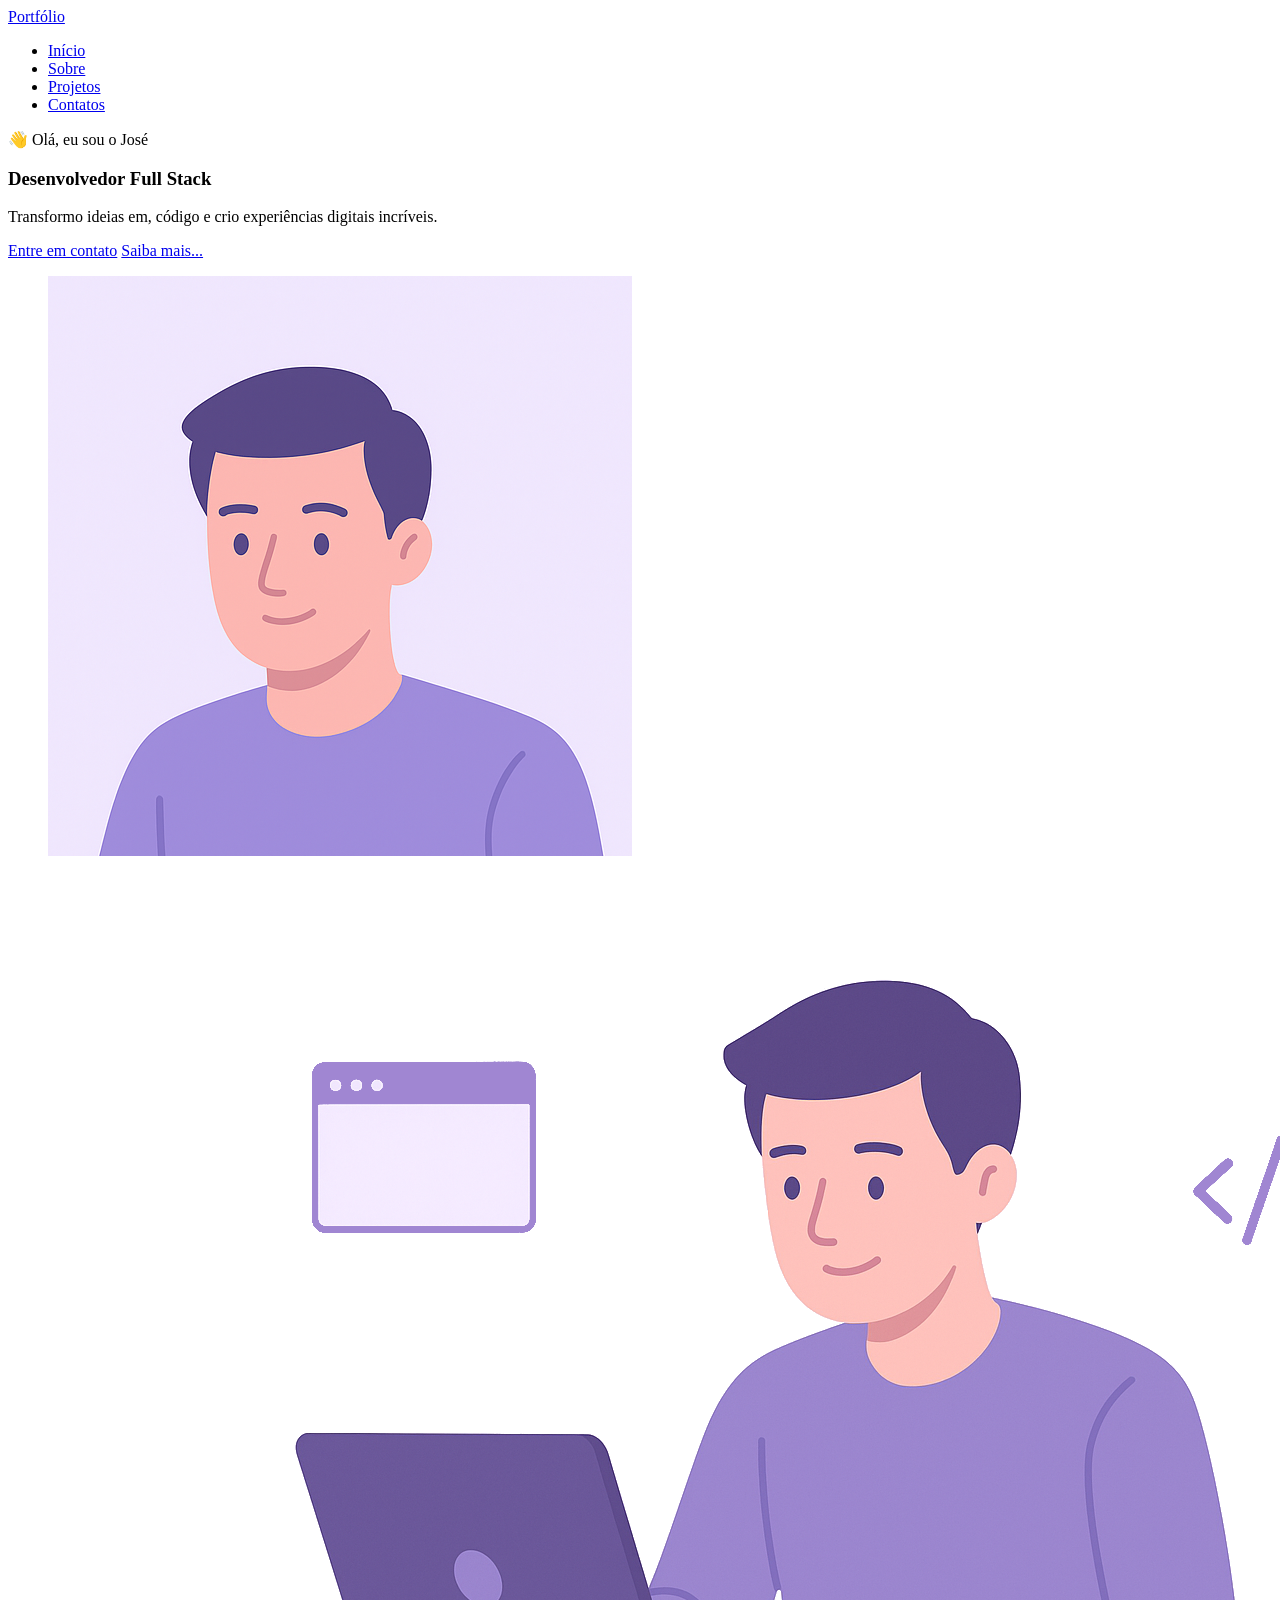
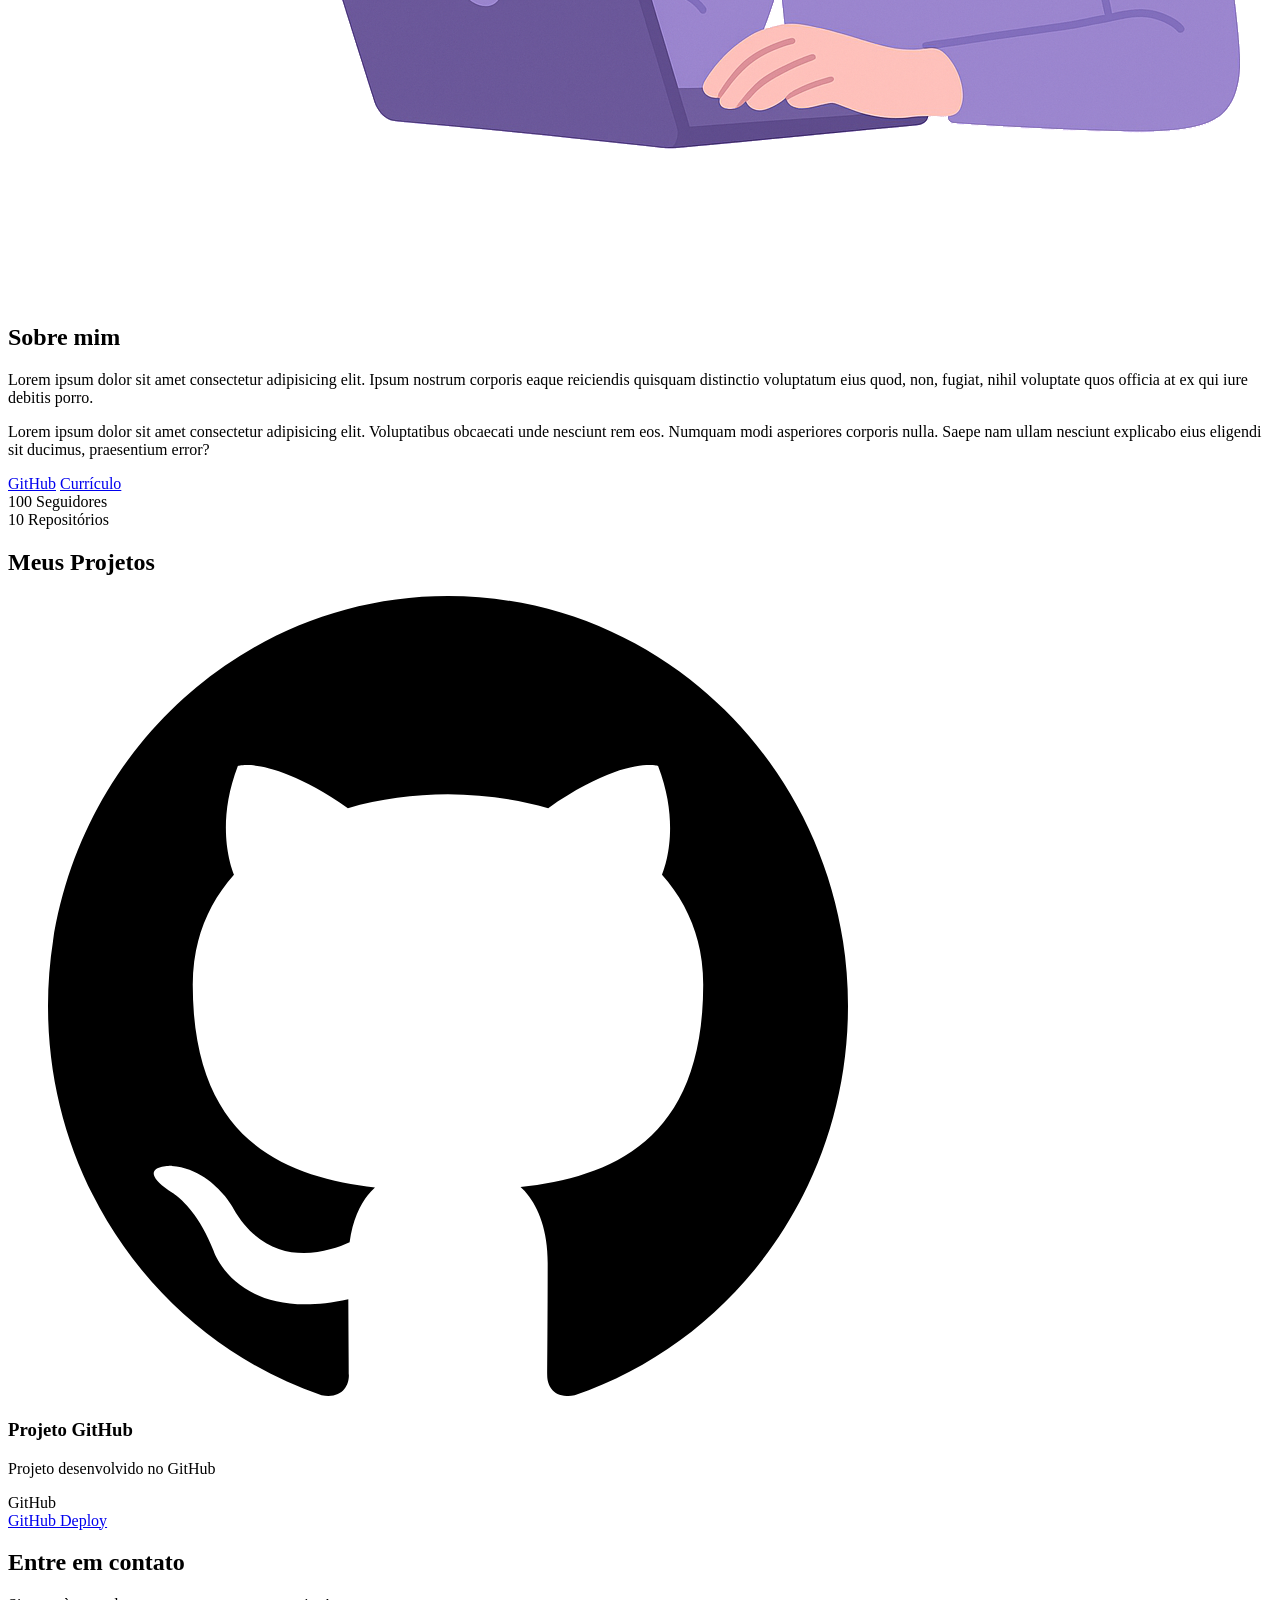
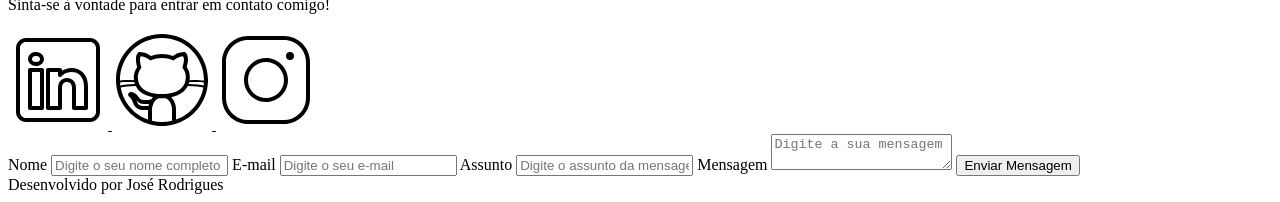
==== index.html @ 51447fdb "✨ New Feature: Construção da Página index.html" ====
<!DOCTYPE html>
<html lang="pt-br">

<head>
  <meta charset="UTF-8">
  <meta name="viewport" content="width=device-width, initial-scale=1.0">
  <meta name="author" content="José Rodrigues">
  <meta name="description"
    content="Portfólio do José Rodrigues, desenvolvedor Full Stack especializado em criar experiências digitais incríveis. Conheça meus projetos e entre em contato.">
  <meta name="robots" content="index, follow">

  <link rel="icon" type="image/svg+xml" href="./assets/img/favicon.svg">
  <title>Portfólio - José Rodrigues</title>
</head>

<body>
  <!-- Cabeçalho da página -->
  <header>
    <!-- Título do Cabeçalho -->
    <a href="index.html" id="titulo">Portfólio</a>

    <!-- Menu de Navegação -->
    <nav>
      <ul class="menu-list">
        <li><a href="#hero">Início</a></li>
        <li><a href="#about">Sobre</a></li>
        <li><a href="#projects">Projetos</a></li>
        <li><a href="#contact">Contatos</a></li>
      </ul>
    </nav>

  </header>

  <!-- Seção Principal da página -->
  <main>
    <!-- Seção Hero -->
    <section id="hero" class="section-container hero-container">

      <!-- Boas Vindas -->
      <article class="hero-content">
        <span>👋 Olá, eu sou o José</span>
        <h1>Desenvolvedor Full Stack</h1>
        <p>Transformo ideias em, código e crio experiências digitais incríveis.</p>

        <div class="buttons-container">
          <a href="#contact" class="botao">Entre em contato</a>
          <a href="#about" class="botao-outline">Saiba mais...</a>
        </div>
      </article>

      <!-- Imagem da Seçao Hero -->
      <figure class="hero-image">
        <img src="./assets/img/avatar_dev_man.svg" alt="Foto do autor do site" class="float-animation">
      </figure>
    </section>


    <!-- Seção About -->
    <section id="about" class="section-container about-container">

      <!-- Imagem da Seçao About -->
      <figure class="about-image">
        <img src="./assets/img/foto_dev_man.svg" alt="Foto do perfil do autor">
      </figure>

      <!-- Conteúdo da Seção About -->
      <article class="about-content">

        <h2>Sobre mim</h2>
        <p>Lorem ipsum dolor sit amet consectetur adipisicing elit. Ipsum nostrum corporis eaque reiciendis quisquam
          distinctio voluptatum eius quod, non, fugiat, nihil voluptate quos officia at ex qui iure debitis porro.</p>
        <p>Lorem ipsum dolor sit amet consectetur adipisicing elit. Voluptatibus obcaecati unde nesciunt rem eos.
          Numquam modi asperiores corporis nulla. Saepe nam ullam nesciunt explicabo eius eligendi sit ducimus,
          praesentium error?</p>

        <!-- Links (GitHub + Currículo) e Dados do GitHub -->
        <div class="about-buttons-data">
          <!-- Links -->
          <div class="buttons-container">
            <a href="#" target="_blank" class="botao">GitHub</a>
            <a href="#" target="_blank" class="botao-outline">Currículo</a>
          </div>

          <!-- Dados -->
          <div class="data-container">

            <!-- Seguidores -->
            <div class="data-item">
              <span class="data-number">100</span>
              <span class="data-label">Seguidores</span>
            </div>

            <!-- Repositórios Públicos -->
            <div class="data-item">
              <span class="data-number">10</span>
              <span class="data-label">Repositórios</span>
            </div>

          </div>
        </div>
      </article>
    </section>


    <!-- Seção Projects -->
    <section id="projects" class="section-container projects-container">

      <h2>Meus Projetos</h2>

      <!-- Swiper Container -->
      <div class="swiper projects-swiper">
        <div class="swiper-wrapper">

          <div class="swiper-slide">
            <article class="project-card">

              <!-- Ícone da Tecnologia padrão do projeto -->
              <figure class="project-image">
                <img src="./assets/icons/languages/github.svg" alt="Ícone do GitHub">
              </figure>

              <!-- Conteúdo do Projeto -->
              <div class="project-content">
                <h3>Projeto GitHub</h3>
                <p>Projeto desenvolvido no GitHub</p>

                <!-- Tags do Projeto -->
                <div class="project-tags">
                  <span class="tag">GitHub</span>
                </div>

                <!-- Links do Projeto -->
                <div class="project-buttons">
                  <a href="#" target="_blank" class="botao botao-sm">
                    GitHub
                  </a>
                  <a href="#" target="_blank" class="botao-outline botao-sm">
                    Deploy
                  </a>
                </div>
              </div>

            </article>
          </div>
        </div>

        <!-- Botões de Navegação -->
        <div class="swiper-button-next"></div>
        <div class="swiper-button-prev"></div>

        <!-- Paginação -->
        <div class="swiper-pagination"></div>

      </div>

    </section>

    <!-- Seção Contact -->
    <section id="contact" class="section-container contact-container">

      <!-- Redes Sociais -->
      <article class="contact-info">

        <h2>Entre em contato</h2>
        <p>Sinta-se à vontade para entrar em contato comigo!</p>

        <!-- Links para as Redes Sociais -->
        <div class="social-container">
          <a href="#" target="_blank" class="social-icon" aria-label="Linkedin">
            <img src="./assets/icons/social/linkedin.svg" alt="Link para o LinkedIn">
          </a>
          <a href="#" target="_blank" class="social-icon" aria-label="GitHub">
            <img src="./assets/icons/social/github.svg" alt="Link para o GitHub">
          </a>
          <a href="#" target="_blank" class="social-icon" aria-label="Instagram">
            <img src="./assets/icons/social/instagram.svg" alt="Link para o Instagram">
          </a>
        </div>
      </article>

      <!-- Formulário de Contato -->
      <form id="formulario">
        <label for="nome">Nome</label>
        <input id="nome" name="nome" type="text" placeholder="Digite o seu nome completo">
        <span id="erro-nome"></span>

        <label for="email">E-mail</label>
        <input id="email" name="email" type="text" placeholder="Digite o seu e-mail">
        <span id="erro-email"></span>

        <label for="assunto">Assunto</label>
        <input id="assunto" name="assunto" type="text" placeholder="Digite o assunto da mensagem">
        <span id="erro-assunto"></span>

        <label for="mensagem">Mensagem</label>
        <textarea id="mensagem" name="mensagem" placeholder="Digite a sua mensagem"></textarea>
        <span id="erro-mensagem"></span>

        <button class="botoa" type="submit">Enviar Mensagem</button>
      </form>

    </section>
  </main>

  <!-- Rodapé da página -->
  <footer>
    Desenvolvido por José Rodrigues
  </footer>
</body>

</html>
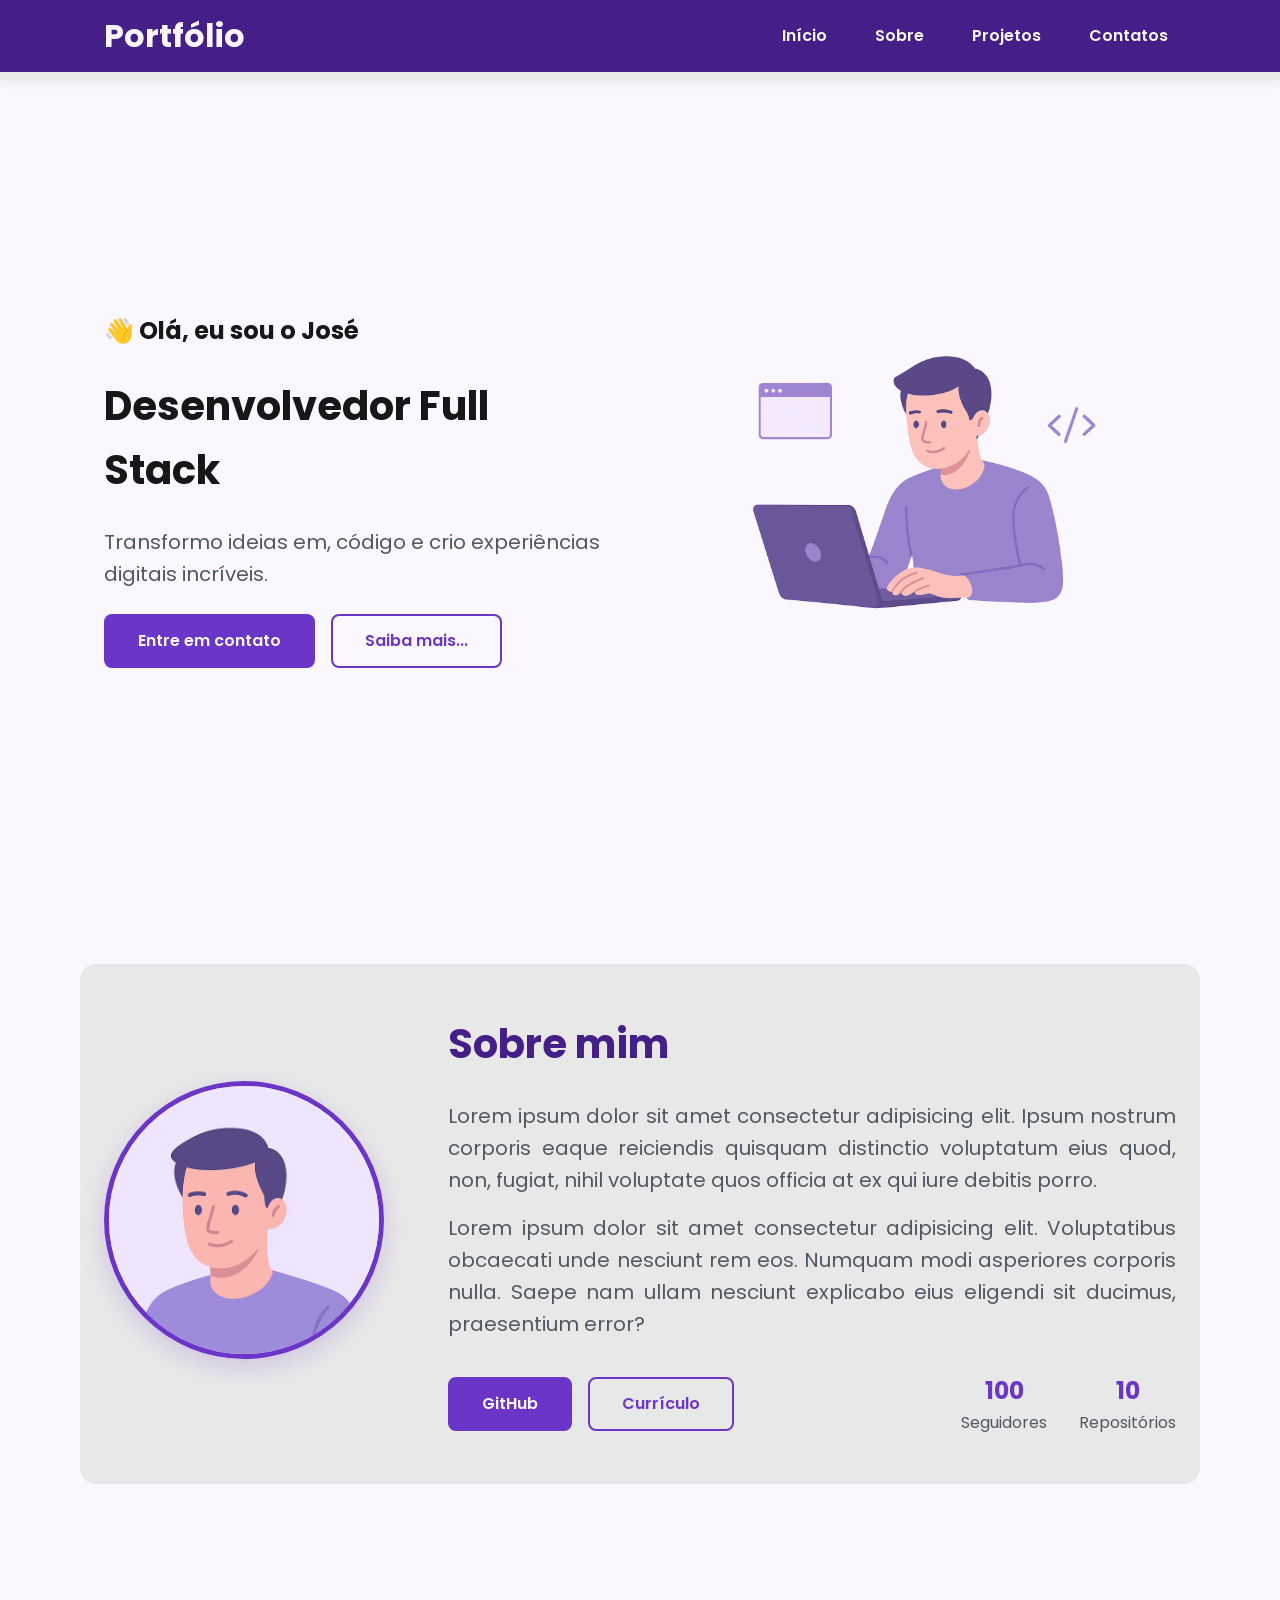
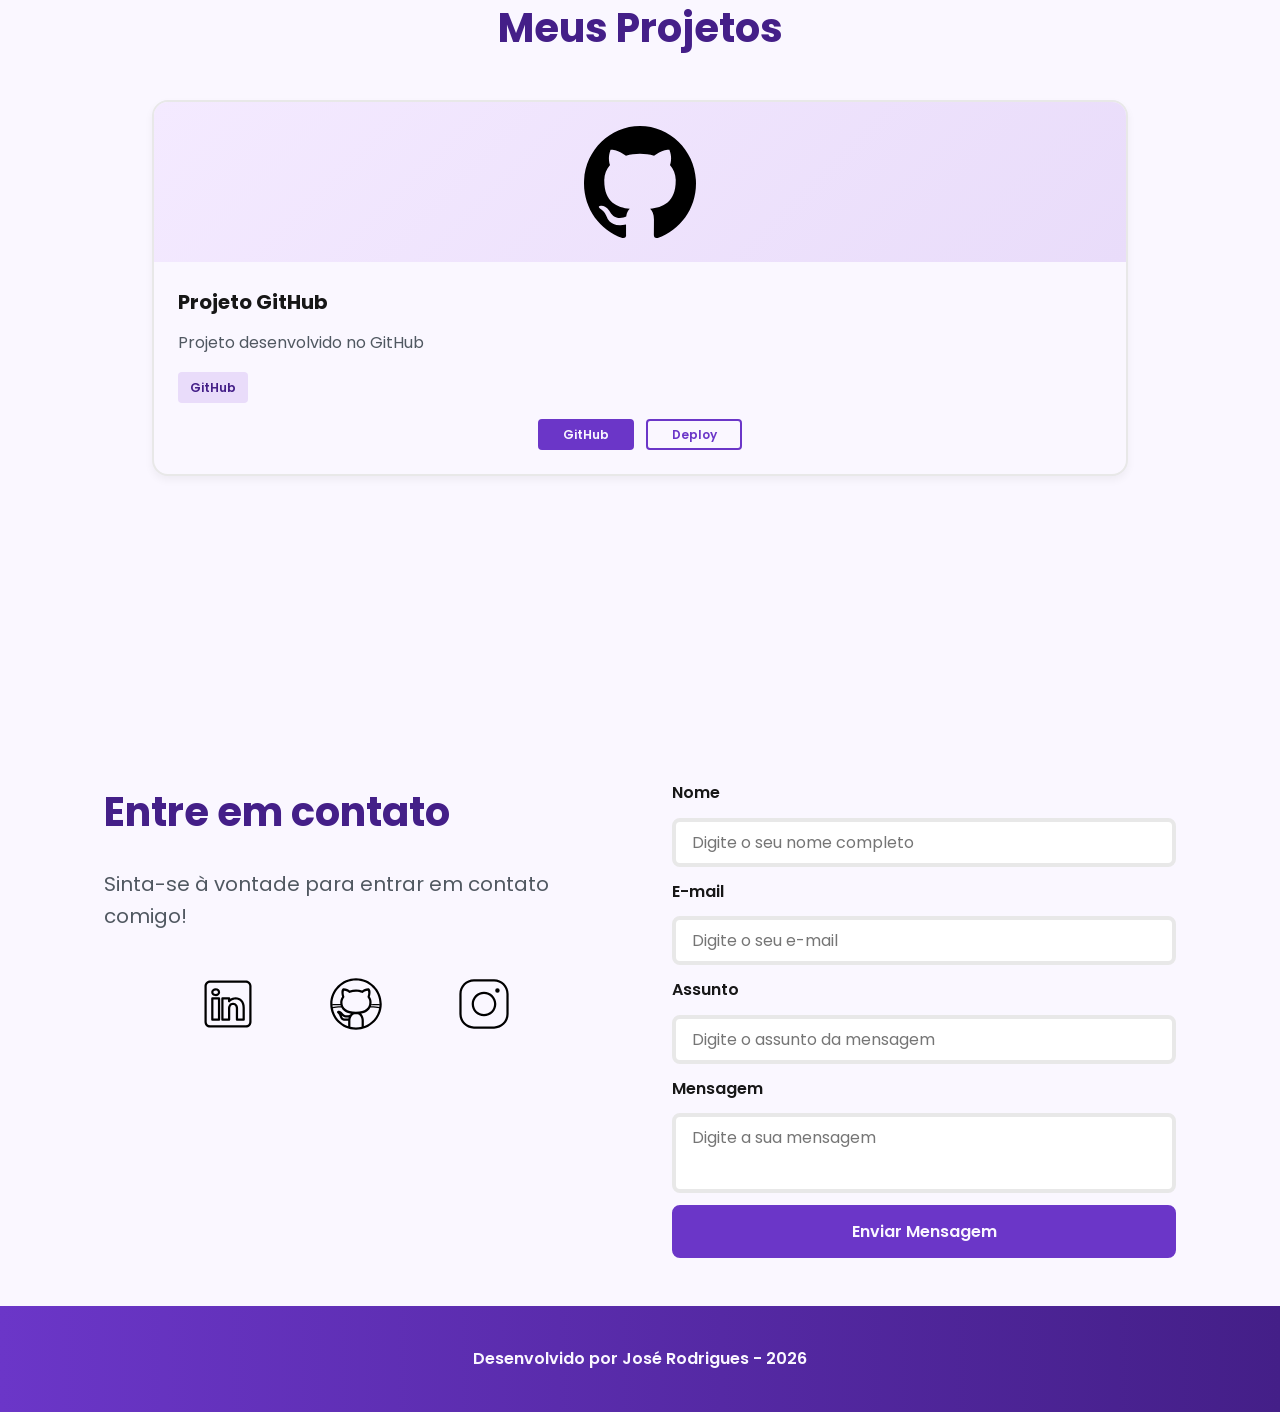
==== commit 169a9848: "Estilização e responsividade" ====
--- a/index.html
+++ b/index.html
@@ -2,6 +2,12 @@
 <html lang="pt-br">
 
 <head>
+  <!-- Fontes do Google -->
+  <link rel="preconnect" href="https://fonts.googleapis.com">
+  <link rel="preconnect" href="https://fonts.gstatic.com" crossorigin>
+
+  <!-- Fonte do Google - Poppins -->
+  <link href="https://fonts.googleapis.com/css2?family=Poppins&display=swap" rel="stylesheet">
   <meta charset="UTF-8">
   <meta name="viewport" content="width=device-width, initial-scale=1.0">
   <meta name="author" content="José Rodrigues">
@@ -10,25 +16,29 @@
   <meta name="robots" content="index, follow">
 
   <link rel="icon" type="image/svg+xml" href="./assets/img/favicon.svg">
+
+  <!-- CSS Principal da Página -->
+  <link rel="stylesheet" href="./assets/css/style.css">
   <title>Portfólio - José Rodrigues</title>
 </head>
 
 <body>
   <!-- Cabeçalho da página -->
   <header>
-    <!-- Título do Cabeçalho -->
-    <a href="index.html" id="titulo">Portfólio</a>
-
-    <!-- Menu de Navegação -->
-    <nav>
-      <ul class="menu-list">
-        <li><a href="#hero">Início</a></li>
-        <li><a href="#about">Sobre</a></li>
-        <li><a href="#projects">Projetos</a></li>
-        <li><a href="#contact">Contatos</a></li>
-      </ul>
-    </nav>
-
+    <div class="menu-content">
+      <!-- Título do Cabeçalho -->
+      <a href="index.html" id="titulo">Portfólio</a>
+
+      <!-- Menu de Navegação -->
+      <nav>
+        <ul class="menu-list">
+          <li><a href="#hero">Início</a></li>
+          <li><a href="#about">Sobre</a></li>
+          <li><a href="#projects">Projetos</a></li>
+          <li><a href="#contact">Contatos</a></li>
+        </ul>
+      </nav>
+    </div>
   </header>
 
   <!-- Seção Principal da página -->
@@ -50,7 +60,7 @@
 
       <!-- Imagem da Seçao Hero -->
       <figure class="hero-image">
-        <img src="./assets/img/avatar_dev_man.svg" alt="Foto do autor do site" class="float-animation">
+        <img src="./assets/img/foto_dev_man.svg" alt="Foto do autor do site" class="float-animation">
       </figure>
     </section>
 
@@ -58,9 +68,9 @@
     <!-- Seção About -->
     <section id="about" class="section-container about-container">
 
-      <!-- Imagem da Seçao About -->
+      <!-- Imagem da Seção About -->
       <figure class="about-image">
-        <img src="./assets/img/foto_dev_man.svg" alt="Foto do perfil do autor">
+        <img src="./assets/img/avatar_dev_man.svg" alt="Foto do perfil do autor">
       </figure>
 
       <!-- Conteúdo da Seção About -->
@@ -196,7 +206,7 @@
         <textarea id="mensagem" name="mensagem" placeholder="Digite a sua mensagem"></textarea>
         <span id="erro-mensagem"></span>
 
-        <button class="botoa" type="submit">Enviar Mensagem</button>
+        <button class="botao" type="submit">Enviar Mensagem</button>
       </form>
 
     </section>
@@ -204,7 +214,7 @@
 
   <!-- Rodapé da página -->
   <footer>
-    Desenvolvido por José Rodrigues
+    Desenvolvido por José Rodrigues - 2026
   </footer>
 </body>
 
--- a/assets/css/style.css
+++ b/assets/css/style.css
@@ -0,0 +1,921 @@
+/* Reset do Navegador */
+* {
+  margin: 0;
+  padding: 0;
+  box-sizing: border-box;
+  font-family: 'Poppins', sans-serif;
+  font-weight: 400;
+  text-decoration: none;
+  outline: none;
+}
+
+/* Variáveis */
+:root {
+    /* Paleta de Cores - Purple */
+    --purple-50: #f4eaff;
+    --purple-100: #e9dcfa;
+    --purple-200: #cdb3f0;
+    --purple-300: #b186e5;
+    --purple-400: #9460db;
+    --purple-500: #6b36c8;
+    --purple-600: #5b2ca0;
+    --purple-700: #4c2177;
+    --purple-800: #441f88;
+    --purple-900: #2a0e4d;
+    --purple-950: #1a0730;
+ 
+    /* Cores Neutras */
+    --gray-200: #e8e8e8;
+    --gray-400: #505861;
+    --black: #171717;
+    --white: #FAF7FF;
+ 
+    /* Cores de Estado */
+    --error: #e63946;
+ 
+    /* Sombras */
+    --shadow-sm: 0 0.25rem 0.5rem rgba(0, 0, 0, 0.05);
+    --shadow-md: 0 0.25rem 0.75rem rgba(107, 54, 200, 0.3);
+    --shadow-lg: 0 0.5rem 1.5rem rgba(107, 54, 200, 0.2);
+ 
+    /* Espaçamentos */
+    --spacing-xs: 0.5rem;
+    --spacing-sm: 1rem;
+    --spacing-md: 1.5rem;
+    --spacing-lg: 2rem;
+    --spacing-xl: 3rem;
+    --spacing-2xl: 4rem;
+ 
+    /* Tamanhos de Fonte */
+    --text-sm: 0.75rem;
+    --text-base: 1rem;
+    --text-lg: 1.25rem;
+    --text-xl: 1.5rem;
+    --text-2xl: 2rem;
+    --text-3xl: 2.5rem;
+ 
+    /* Border Radius */
+    --radius-sm: 0.25rem;
+    --radius-md: 0.5rem;
+    --radius-lg: 1rem;
+    --radius-xl: 2rem;
+    --radius-full: 50%;
+ 
+    /* Animação Padrão */
+    --transition-default: all 0.3s ease;
+}
+
+/* Configurações Básicas */
+
+html {
+  scroll-behavior: smooth;
+}
+
+body {
+  display: flex;
+  flex-direction: column;
+  min-height: 100vh;
+  background-color: var(--white);
+  line-height: 1.6;
+  color: var(--black);
+}
+
+main {
+  flex: 1;
+}
+
+/* Seções - Base Comum */
+
+.section-container {
+  max-width: 70rem;
+  margin: 0 auto;
+  padding: var(--spacing-xl) var(--spacing-md);
+  scroll-margin-top: 6rem;
+}
+
+/* Botões */
+
+.buttons-container {
+  display: flex;
+  gap: var(--spacing-sm);
+}
+
+.botao, .botao-outline {
+  display: inline-block;
+  padding: 0.75rem 2rem;
+  border: 0.15rem solid transparent;
+  border-radius: var(--radius-md);
+  font-size: var(--text-base);
+  font-weight: 600;
+  text-align: center;
+  cursor: pointer;
+  transition: var(--transition-default);
+}
+
+.botao {
+  border-color: var(--purple-500);
+  background-color: var(--purple-500);
+  color: var(--white);
+}
+
+.botao:hover {
+  border-color: var(--purple-800);
+  background-color: var(--purple-800);
+  box-shadow: var(--shadow-md);
+  transform: translateY(-0.25rem);
+}
+
+.botao-outline {
+  border-color: var(--purple-500);
+  background-color: transparent;
+  color: var(--purple-500);
+}
+
+.botao-outline:hover {
+  border-color: var(--purple-500);
+  background-color: var(--purple-500);
+  color: var(--white);
+  transform: translateY(-0.25rem);
+}
+
+/* Botões pequenos - Card Projetos */
+
+.botao.botao-sm,.botao-outline.botao-sm {
+  min-width: 6rem;
+  padding: 0.25rem var(--spacing-sm);
+  border-width: 0.125rem;
+  border-radius: 0.25rem;
+  font-size: var(--text-sm);
+}
+
+/* Seção Header - Cabeçalho e Menu */
+
+header {
+  position: sticky;
+  top: 0;
+  z-index: 1;
+  width: 100%;
+  height: 5rem;
+  border-bottom: var(--spacing-xs) solid var(--gray-200);
+  box-shadow: var(--shadow-sm);
+  background-color: var(--purple-800);
+}
+
+header a {
+  font-weight: 600;
+  color: var(--white);
+  transition: color 0.3s ease;
+}
+
+header a:hover {
+  color: var(--purple-100);
+}
+
+#titulo {
+  font-size: var(--text-2xl);
+  font-weight: 700;
+}
+
+.menu-content {
+  display: flex;
+  justify-content: space-between;
+  align-items: center;
+  max-width: 70rem;
+  height: 100%;
+  margin: 0 auto;
+  padding: 0 var(--spacing-md);
+}
+
+.menu-list {
+  display: flex;
+  gap: var(--spacing-lg);
+  list-style: none;
+}
+
+.menu-list a { 
+  padding: var(--spacing-xs);
+}
+
+/* Seção Hero */
+
+.hero-container {
+  display: flex;
+  align-items: center;
+  gap: var(--spacing-2xl);
+  min-height: calc(100vh - 5rem);
+}
+
+.hero-content {
+  display: flex;
+  flex: 1;
+  flex-direction: column;
+  gap: var(--spacing-md);
+}
+
+.hero-content span {
+  font-size: var(--text-xl);
+  font-weight: 700;
+}
+
+.hero-content h1 {
+  font-size: var(--text-3xl);
+  font-weight: 700;
+}
+
+.hero-content p, .about-content p, .contact-info p {
+  font-size: var(--text-lg);
+  color: var(--gray-400);
+}
+
+.hero-image {
+  display: flex;
+  flex: 1;
+  justify-content: center;
+}
+
+.hero-image img {
+  width: 100%;
+  max-width: 100%;
+  border-radius: var(--radius-xl);
+}
+
+/* Animação Flutuante */
+
+@keyframes float {
+
+  0%,
+  100% {
+  transform: translateY(0);
+  }
+
+  50% {
+  transform: translateY(-1.25rem);
+  }
+}
+
+/* Usa animação */
+.float-animation {
+  animation: float 3s ease-in-out infinite;
+}
+
+/* About */
+
+.about-container {
+  display: flex;
+  align-items: center;
+  gap: var(--spacing-2xl);
+  margin: var(--spacing-2xl) auto;
+  border-radius: var(--radius-lg);
+  background-color: var(--gray-200);
+}
+
+.about-image{
+  flex: 0 0 17.5rem;
+}
+
+.about-image img {
+  width: 100%;
+  border: 0.35rem solid var(--purple-500);
+  border-radius: var(--radius-full);
+  box-shadow: var(--shadow-lg);
+}
+
+.about-content h2, .projects-container h2,
+.contact-info h2 {
+  margin-bottom: var(--spacing-md);
+  font-size: var(--text-3xl);
+  font-weight: 700;
+  color: var(--purple-800);
+}
+
+.about-content p {
+    margin-bottom: var(--spacing-sm);
+    text-align: justify;
+}
+
+.about-buttons-data {
+  display: flex;
+  justify-content: space-between;
+  align-items: center;
+  gap: var(--spacing-lg);
+  margin-top: var(--spacing-lg);
+}
+
+.about-buttons-data .botao {
+  margin-right: auto;
+}
+
+.data-container {
+  display: flex;
+  gap: var(--spacing-lg);
+  margin-top: 0;
+}
+
+.data-item {
+  display: flex;
+  flex-direction: column;
+  align-items: center;
+}
+
+.data-number {
+  font-size: var(--text-xl);
+  font-weight: 700;
+  text-align: center;
+  color: var(--purple-500);
+}
+
+.data-label {
+  font-size: var(--text-base);
+  text-align: center;
+  color: var(--gray-400);
+}
+
+/* Projects */
+
+.projects-container {
+  scroll-margin-top: 3rem;
+  margin: var(--spacing-2xl) auto; 
+  text-align: center;
+}
+
+.projects-swiper {
+  position: relative;
+  width: 100%;
+  padding: var(--spacing-sm) var(--spacing-xl) var(--spacing-xl);
+  overflow: hidden;
+}
+
+/* Card Projetos */
+
+.project-card {
+  display: flex;
+  flex-direction: column;
+  width: 100%;
+  height: 100%;
+  border: 0.15rem solid var(--gray-200);
+  border-radius: var(--radius-lg);
+  background-color: var(--white);
+  box-shadow: var(--shadow-sm);
+  overflow: hidden;
+  transition: var(--transition-default);
+}
+
+.project-card:hover {
+  box-shadow: var(--shadow-lg);
+}
+
+.project-image {
+  display: flex;
+  justify-content: center;
+  align-items: center;
+  width: 100%;
+  height: 10rem;
+  background: linear-gradient(135deg, var(--purple-50) 0%, var(--purple-100) 100%);
+}
+
+.project-image img {
+  width: 75%;
+  height: 75%;
+  max-width: 7rem;
+  max-height: 7rem;
+  object-fit: contain;
+  transition: transform 0.3s ease;
+}
+
+.project-content {
+  display: flex;
+  flex: 1;
+  flex-direction: column;
+  padding: var(--spacing-md);
+  text-align: left;
+}
+
+.project-content h3 {
+  margin-bottom: 0.75rem;
+  font-size: var(--text-lg);
+  font-weight: 700;
+}
+
+.project-content p {
+  margin-bottom: var(--spacing-sm);
+  font-size: var(--text-base);
+  color: var(--gray-400)
+}
+
+.project-tags {
+  display: flex;
+  flex-wrap: wrap;
+  gap: var(--spacing-xs)
+}
+
+.tag {
+  padding: 0.375rem 0.75rem;
+  border-radius: var(--radius-sm);
+  background-color: var(--purple-100);
+  font-size: var(--text-sm);
+  font-weight: 600;
+  color: var(--purple-800);
+}
+
+.project-buttons {
+  display: flex;
+  justify-content: center;
+  align-items: center;
+  gap: 0.75rem;
+  margin-top: var(--spacing-sm);
+}
+
+/* Configuração do Swiper */
+
+.swiper-wrapper {
+    align-items: stretch;
+}
+
+.swiper-slide {
+    display: flex;
+    height: auto;
+}
+
+/* Botões do Swiper (navegação) */
+.swiper-button-next,
+.swiper-button-prev {
+    width: 3rem;
+    height: 3rem;
+}
+
+.swiper-button-next:after,
+.swiper-button-prev:after {
+    font-size: var(--text-lg);
+    color: var(--purple-500);
+}
+
+.swiper-button-next:hover:after,
+.swiper-button-prev:hover:after {
+    color: var(--purple-800);
+}
+
+/* Indicadores de paginação */
+.swiper-pagination-bullet {
+    width: 0.75rem;
+    height: 0.75rem;
+    background-color: var(--gray-200);
+    opacity: 1;
+}
+
+.swiper-pagination-bullet-active {
+    width: var(--spacing-lg);
+    border-radius: var(--radius-sm);
+    background-color: var(--purple-500);
+}
+
+/* Seção de Contato */
+
+.contact-container {
+  display: grid;
+  grid-template-columns: 1fr 1fr;
+  gap: var(--spacing-2xl);
+}
+
+/* Redes Sociais */
+
+.contact-info h2 {
+  margin-bottom: var(--spacing-md);
+}
+
+.contact-info p {
+  margin-bottom: var(--spacing-lg);
+}
+
+.social-container {
+  display: flex;
+  justify-content: center;
+  gap: var(--spacing-xl);
+}
+
+.social-icon {
+  width: 5rem;
+  height: 5rem;
+  padding: 0.75rem;
+  border-radius: var(--radius-md);
+  transition: var(--transition-default);
+}
+
+.social-icon img {
+  width: 100%;
+  filter: brightness(0) saturate(100%);
+  transition: filter 0.3 ease;
+}
+
+.social-icon img:hover {
+filter: brightness(0) 
+            saturate(100%) 
+            invert(42%) 
+            sepia(93%) 
+            saturate(1352%) 
+            hue-rotate(243deg) 
+            brightness(79%) 
+            contrast(91%);
+}
+
+/*  Formulário de Contato */
+
+form {
+  display: flex;
+  flex-direction: column;
+  gap: 0.75rem;
+}
+
+form label {
+  font-size: var(--text-base);
+  font-weight: 600;
+}
+
+form input,
+form textarea {
+  width: 100%;
+  padding: 0.5rem var(--spacing-sm);
+  border: 0.25rem solid var(--gray-200);
+  border-radius: var(--radius-md);
+  font-family: inherit;
+  font-size: var(--text-base);
+  transition: border-color 0.3s ease;
+}
+
+form input:focus,
+form textarea:focus {
+  border-color: var(--purple-500);
+  outline: none;
+}
+
+form textarea {
+  min-height: 5rem;
+  resize: none;
+}
+
+form span {
+  margin-top: -0.75rem;
+  font-size: var(--text-sm);
+  color: var(--error);
+}
+
+/* Footer */
+
+footer {
+  padding: 2.5rem;
+  background: linear-gradient(to right, var(--purple-500), var(--purple-800));
+  font-weight: 600;
+  text-align: center;
+  color: var(--white);
+}
+
+/* Página Success */
+
+.success-container {
+    display: flex;
+    flex-direction: column;
+    justify-content: center;
+    align-items: center;
+    width: 100%;
+    min-height: calc(100vh - 12.5rem);
+    padding: var(--spacing-xl) var(--spacing-md);
+}
+
+.success-content {
+    display: flex;
+    flex-direction: column;
+    align-items: center;
+    gap: var(--spacing-md);
+    max-width: 37.5rem;
+    text-align: center;
+}
+
+.success-content h1 {
+    font-size: var(--text-3xl);
+    font-weight: 700;
+    color: var(--purple-800);
+}
+
+.success-content h2 {
+    font-size: var(--text-lg);
+    color: var(--gray-400);
+}
+
+.success-icon {
+    display: flex;
+    align-items: center;
+    justify-content: center;
+    width: 7.5rem;
+    height: 7.5rem;
+    border-radius: var(--radius-full);
+    background-color: var(--purple-100);
+}
+
+.success-icon img {
+    width: 6rem;
+    height: 6rem;
+    filter: brightness(0) 
+            saturate(100%) 
+            invert(11%) 
+            sepia(69%) 
+            saturate(3759%) 
+            hue-rotate(256deg) 
+            brightness(101%) 
+            contrast(96%);
+}
+
+/* Responsividade - Tablet */
+
+@media screen and (max-width: 1024px) {
+  .section-container {
+    padding: var(--spacing-lg) var(--spacing-md);
+  }
+
+  .section-container h1 {
+    font-size: var(--text-3xl);
+  }
+
+  .section-container h2 {
+  font-size: var(--text-2xl);
+  }
+
+  .section-container p {
+    font-size: var(--text-base);
+  }
+
+  .section-container span {
+    font-size: var(--text-lg);
+  }
+
+  .success-content h1 {
+    font-size: var(--text-xl);
+  }
+
+  @media(max-width: 768px) {
+    .menu-list {
+      display: none;
+    }
+
+    .hero-container {
+      flex-direction: column-reverse;
+      gap: var(--spacing-lg);
+      min-height: 60vh;
+      text-align: center;
+    }
+
+    .hero-content,
+    .hero-image {
+      width: 90%;
+    }
+
+    .hero-image img {
+      object-fit: cover;
+    }
+
+    .buttons-container {
+      justify-content: center;
+      width: 100%;
+    }
+
+    .hero-container .botao,
+    .hero-container .botao-outline {
+      padding: 0.75rem 1.5rem;
+      font-size: 0.95rem;
+      white-space: nowrap;
+    }
+
+    .about-container {
+      flex-direction: column;
+      gap: var(--spacing-md);
+      margin: var(--spacing-lg);
+      padding: var(--spacing-lg);
+    }
+
+    .about-image {
+      flex: 0 0 auto;
+      width: 100%;
+      display: flex;
+      justify-content: center;
+    }
+
+    .about-image img {
+      max-width: 16rem;
+      width: 100%;
+    }
+
+    .about-content {
+      width: 100%;
+    }
+
+    .about-buttons-data {
+      flex-direction: column;
+      gap: var(--spacing-md);
+      align-items: stretch;
+    }
+
+    .about-buttons-data .botao {
+      margin-right: 0;
+    }
+
+    .data-container {
+      justify-content: center;
+      width: 100%;
+    }
+
+    .projects-container {
+      margin: var(--spacing-lg) auto 0;
+    }
+
+    .projects-swiper {
+      margin: 0;
+      padding: var(--spacing-sm) var(--spacing-lg) 2.5rem;
+    }
+
+    .project-card {
+      width: 100%;
+      height: 30rem;
+      min-height: 30rem;
+      max-height: 30rem;
+      max-width: 100%;
+    }
+
+    .project-content {
+      display: flex;
+      flex-direction: column;
+      justify-content: space-between;
+      height: 100%;
+    }
+
+    .project-content p {
+      flex: 1;
+      overflow: hidden;
+    }
+
+    .project-tags {
+      min-height: 2.5rem;
+      align-items: flex-start;
+    }
+
+    .swiper-slide {
+      display: flex;
+      justify-content: center;
+      align-items: stretch;
+      height: auto;
+    }
+
+    .swiper-button-next,
+    .swiper-button-prev {
+      display: none;
+    }
+
+    .contact-container {
+      grid-template-columns: 1fr;
+      gap: var(--spacing-lg);
+      width: 90%;
+      margin: 0 auto;
+    }
+
+    .success-container {
+      padding: var(--spacing-xl) var(--spacing-md);
+      min-height: calc(100vh - 10rem);
+    }
+
+    .success-content {
+      gap: var(--spacing-lg);
+      max-width: 35rem;
+    }
+
+    .success-icon {
+      width: 6rem;
+      height: 6rem;
+    }
+
+    .success-icon img {
+      width: 5rem;
+      height: 5rem;
+    }
+  }
+}
+
+
+/* Responsividade - Celular */
+
+@media screen and (max-width: 480px) {
+  .section-container {
+    padding: var(--spacing-md) var(--spacing-sm);
+  }
+
+  .section-container h1 {
+    font-size: var(--text-xl);
+  }
+
+  .section-container h2 {
+    font-size: var(--text-lg);
+  }
+
+  .section-container p {
+    font-size: var(--text-base);
+  }
+
+  .section-container span {
+    font-size: var(--text-lg);
+  }
+
+  #titulo {
+  font-size: var(--text-xl);
+  }
+
+  .menu-content {
+    justify-content: center;
+  }
+
+  .menu-list {
+    display: none;
+  }
+
+  .hero-container {
+    flex-direction: column-reverse;
+    gap: var(--spacing-xs);
+  }
+
+  .hero-content {
+    gap: var(--spacing-xs);
+    width: 100%;
+  }
+
+  .buttons-container {
+    flex-direction: column;
+    gap: 0.75rem;
+    width: 100%;
+  }
+
+  .buttons-container .botao,
+  .buttons-container .botao-outline {
+    padding: 0.75rem 1rem;
+    font-size: var(--text-base);
+    white-space: nowrap;
+  }
+
+  .hero-image {
+    width: 100%;
+  }
+
+  .hero-image img {
+    max-width: 20rem;
+  }
+
+  .about-container {
+    flex-direction: column;
+    margin: var(--spacing-lg)0.5rem;
+    padding: var(--spacing-md);
+  }
+
+  .about-image img {
+    max-width: 16rem;
+  }
+
+  .about-content {
+    width: 100%;
+  }
+
+  .about-buttons-data {
+    flex-direction: column;
+    gap: var(--spacing-md);
+    align-items: stretch;
+  }
+
+  .about-buttons-data .botao,
+  .about-buttons-data .botao-outline {
+    width: 100%;
+    padding: 0.75rem var(--spacing-lg);
+    font-size: var(--text-base);
+    text-align: center;
+  }
+
+  .data-container {
+    justify-content: center;
+    width: 100%;
+  }
+
+  .data-number {
+    font-size: var(--text-lg);
+  }
+
+  .data-label {
+    font-size: var(--text-sm);
+  }
+
+  .contact-container {
+    grid-template-columns: 1fr;
+    gap: var(--spacing-lg);
+    width: 100%;
+    margin: 0 auto;
+  }
+
+  .contact-info {
+    width: 100%;
+  }
+
+  form {
+  width: 100%;
+  }
+}
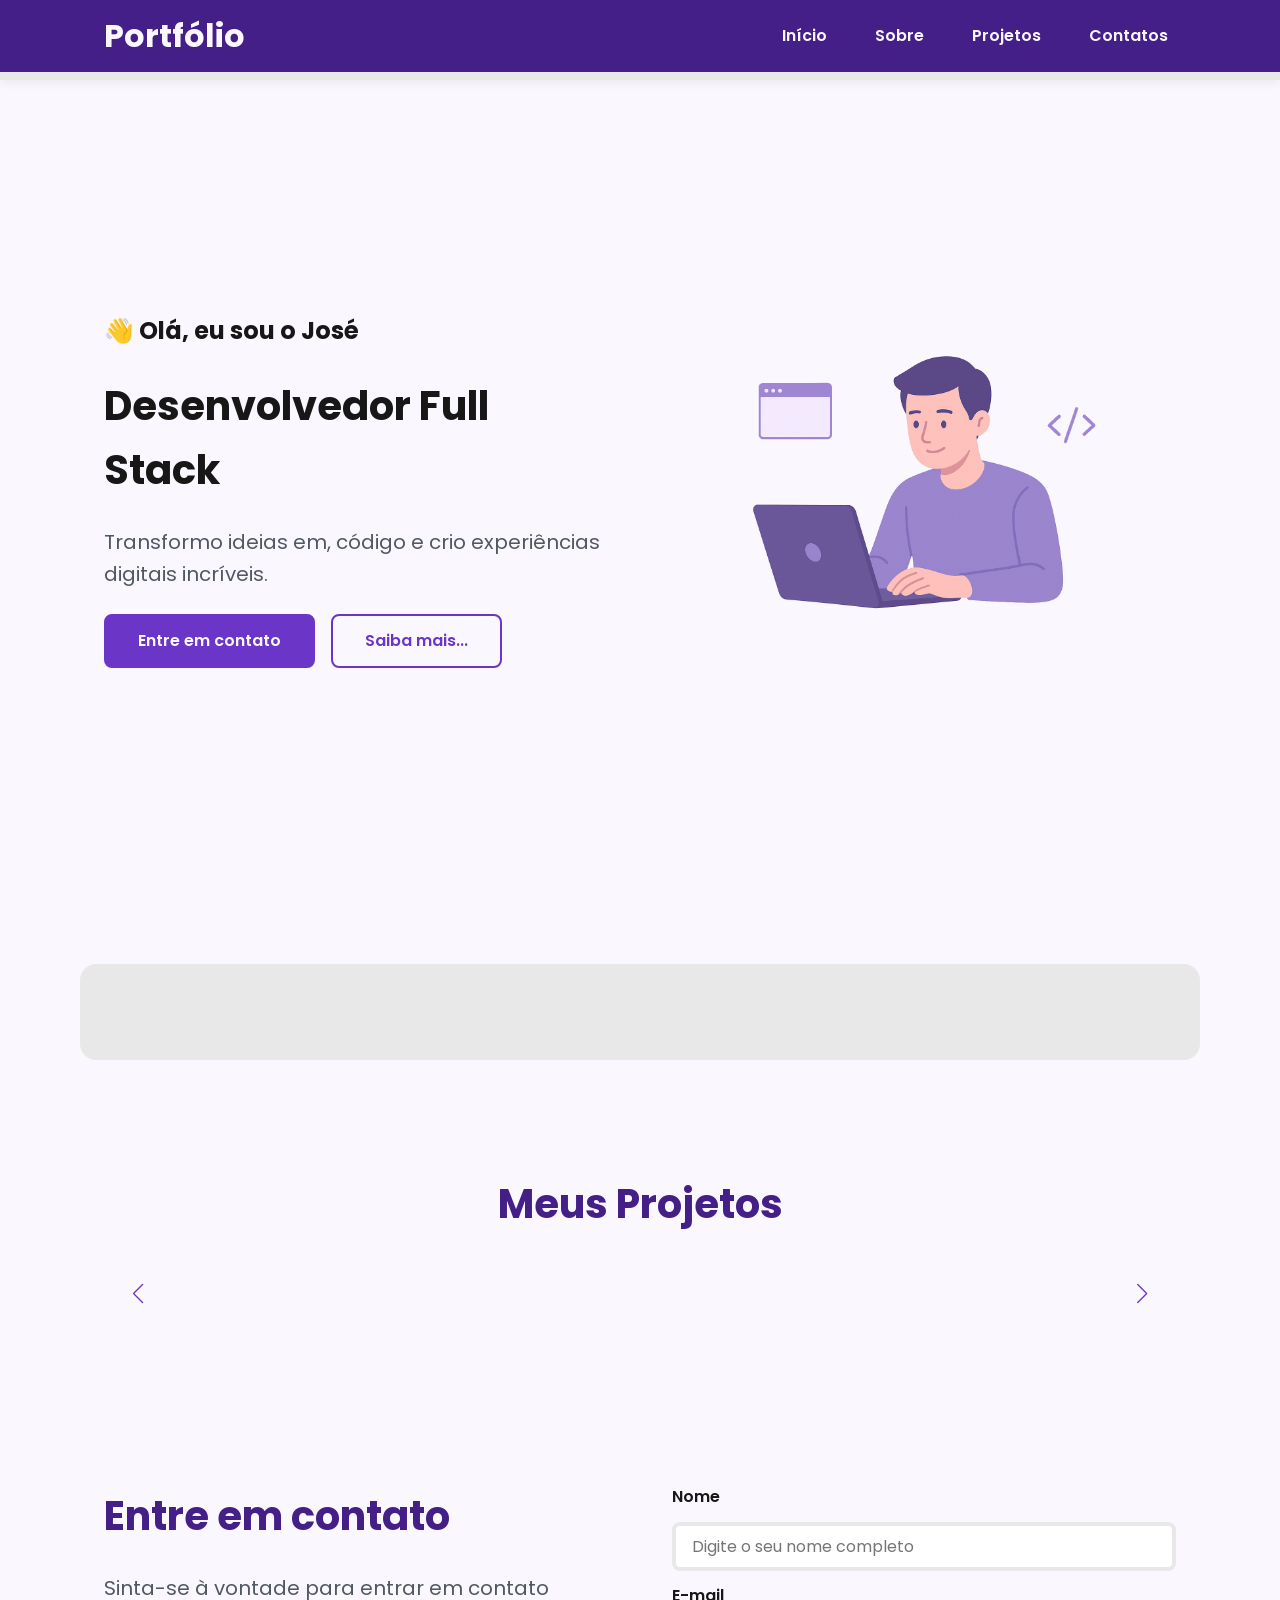
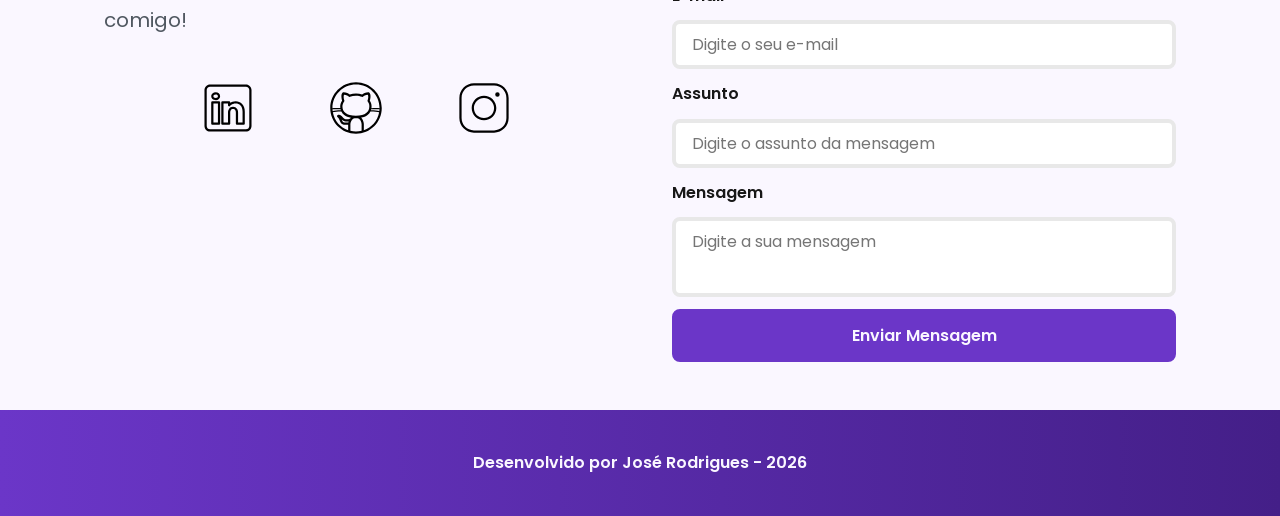
==== commit eab909bb: "update README.md" ====
--- a/index.html
+++ b/index.html
@@ -16,6 +16,9 @@
   <meta name="robots" content="index, follow">
 
   <link rel="icon" type="image/svg+xml" href="./assets/img/favicon.svg">
+
+  <!-- SWIPER CSS -->
+  <link rel="stylesheet" href="https://cdn.jsdelivr.net/npm/swiper@11/swiper-bundle.min.css">
 
   <!-- CSS Principal da Página -->
   <link rel="stylesheet" href="./assets/css/style.css">
@@ -67,48 +70,6 @@
 
     <!-- Seção About -->
     <section id="about" class="section-container about-container">
-
-      <!-- Imagem da Seção About -->
-      <figure class="about-image">
-        <img src="./assets/img/avatar_dev_man.svg" alt="Foto do perfil do autor">
-      </figure>
-
-      <!-- Conteúdo da Seção About -->
-      <article class="about-content">
-
-        <h2>Sobre mim</h2>
-        <p>Lorem ipsum dolor sit amet consectetur adipisicing elit. Ipsum nostrum corporis eaque reiciendis quisquam
-          distinctio voluptatum eius quod, non, fugiat, nihil voluptate quos officia at ex qui iure debitis porro.</p>
-        <p>Lorem ipsum dolor sit amet consectetur adipisicing elit. Voluptatibus obcaecati unde nesciunt rem eos.
-          Numquam modi asperiores corporis nulla. Saepe nam ullam nesciunt explicabo eius eligendi sit ducimus,
-          praesentium error?</p>
-
-        <!-- Links (GitHub + Currículo) e Dados do GitHub -->
-        <div class="about-buttons-data">
-          <!-- Links -->
-          <div class="buttons-container">
-            <a href="#" target="_blank" class="botao">GitHub</a>
-            <a href="#" target="_blank" class="botao-outline">Currículo</a>
-          </div>
-
-          <!-- Dados -->
-          <div class="data-container">
-
-            <!-- Seguidores -->
-            <div class="data-item">
-              <span class="data-number">100</span>
-              <span class="data-label">Seguidores</span>
-            </div>
-
-            <!-- Repositórios Públicos -->
-            <div class="data-item">
-              <span class="data-number">10</span>
-              <span class="data-label">Repositórios</span>
-            </div>
-
-          </div>
-        </div>
-      </article>
     </section>
 
 
@@ -121,37 +82,6 @@
       <div class="swiper projects-swiper">
         <div class="swiper-wrapper">
 
-          <div class="swiper-slide">
-            <article class="project-card">
-
-              <!-- Ícone da Tecnologia padrão do projeto -->
-              <figure class="project-image">
-                <img src="./assets/icons/languages/github.svg" alt="Ícone do GitHub">
-              </figure>
-
-              <!-- Conteúdo do Projeto -->
-              <div class="project-content">
-                <h3>Projeto GitHub</h3>
-                <p>Projeto desenvolvido no GitHub</p>
-
-                <!-- Tags do Projeto -->
-                <div class="project-tags">
-                  <span class="tag">GitHub</span>
-                </div>
-
-                <!-- Links do Projeto -->
-                <div class="project-buttons">
-                  <a href="#" target="_blank" class="botao botao-sm">
-                    GitHub
-                  </a>
-                  <a href="#" target="_blank" class="botao-outline botao-sm">
-                    Deploy
-                  </a>
-                </div>
-              </div>
-
-            </article>
-          </div>
         </div>
 
         <!-- Botões de Navegação -->
@@ -189,7 +119,11 @@
       </article>
 
       <!-- Formulário de Contato -->
-      <form id="formulario">
+      <form id="formulario" action="https://formsubmit.co/af1c8d2a54067294d71d9c19b5b7c2d2" method="POST">
+
+        <input type="hidden" name="_next" value="http://localhost:5500/success.html">
+        <input type="hidden" name="_captcha" value="false">
+
         <label for="nome">Nome</label>
         <input id="nome" name="nome" type="text" placeholder="Digite o seu nome completo">
         <span id="erro-nome"></span>
@@ -216,6 +150,12 @@
   <footer>
     Desenvolvido por José Rodrigues - 2026
   </footer>
+
+  <!-- SWIPER JS -->
+  <script src="https://cdn.jsdelivr.net/npm/swiper@11/swiper-bundle.min.js"></script>
+
+  <!-- Script JavaScript principal da página -->
+  <script src="./assets/js/script.js"></script>
 </body>
 
 </html>
--- a/assets/css/style.css
+++ b/assets/css/style.css
@@ -153,7 +153,7 @@
 header {
   position: sticky;
   top: 0;
-  z-index: 1;
+  z-index: 1000;
   width: 100%;
   height: 5rem;
   border-bottom: var(--spacing-xs) solid var(--gray-200);
@@ -397,6 +397,7 @@
 }
 
 .project-content p {
+  flex: 1;
   margin-bottom: var(--spacing-sm);
   font-size: var(--text-base);
   color: var(--gray-400)
